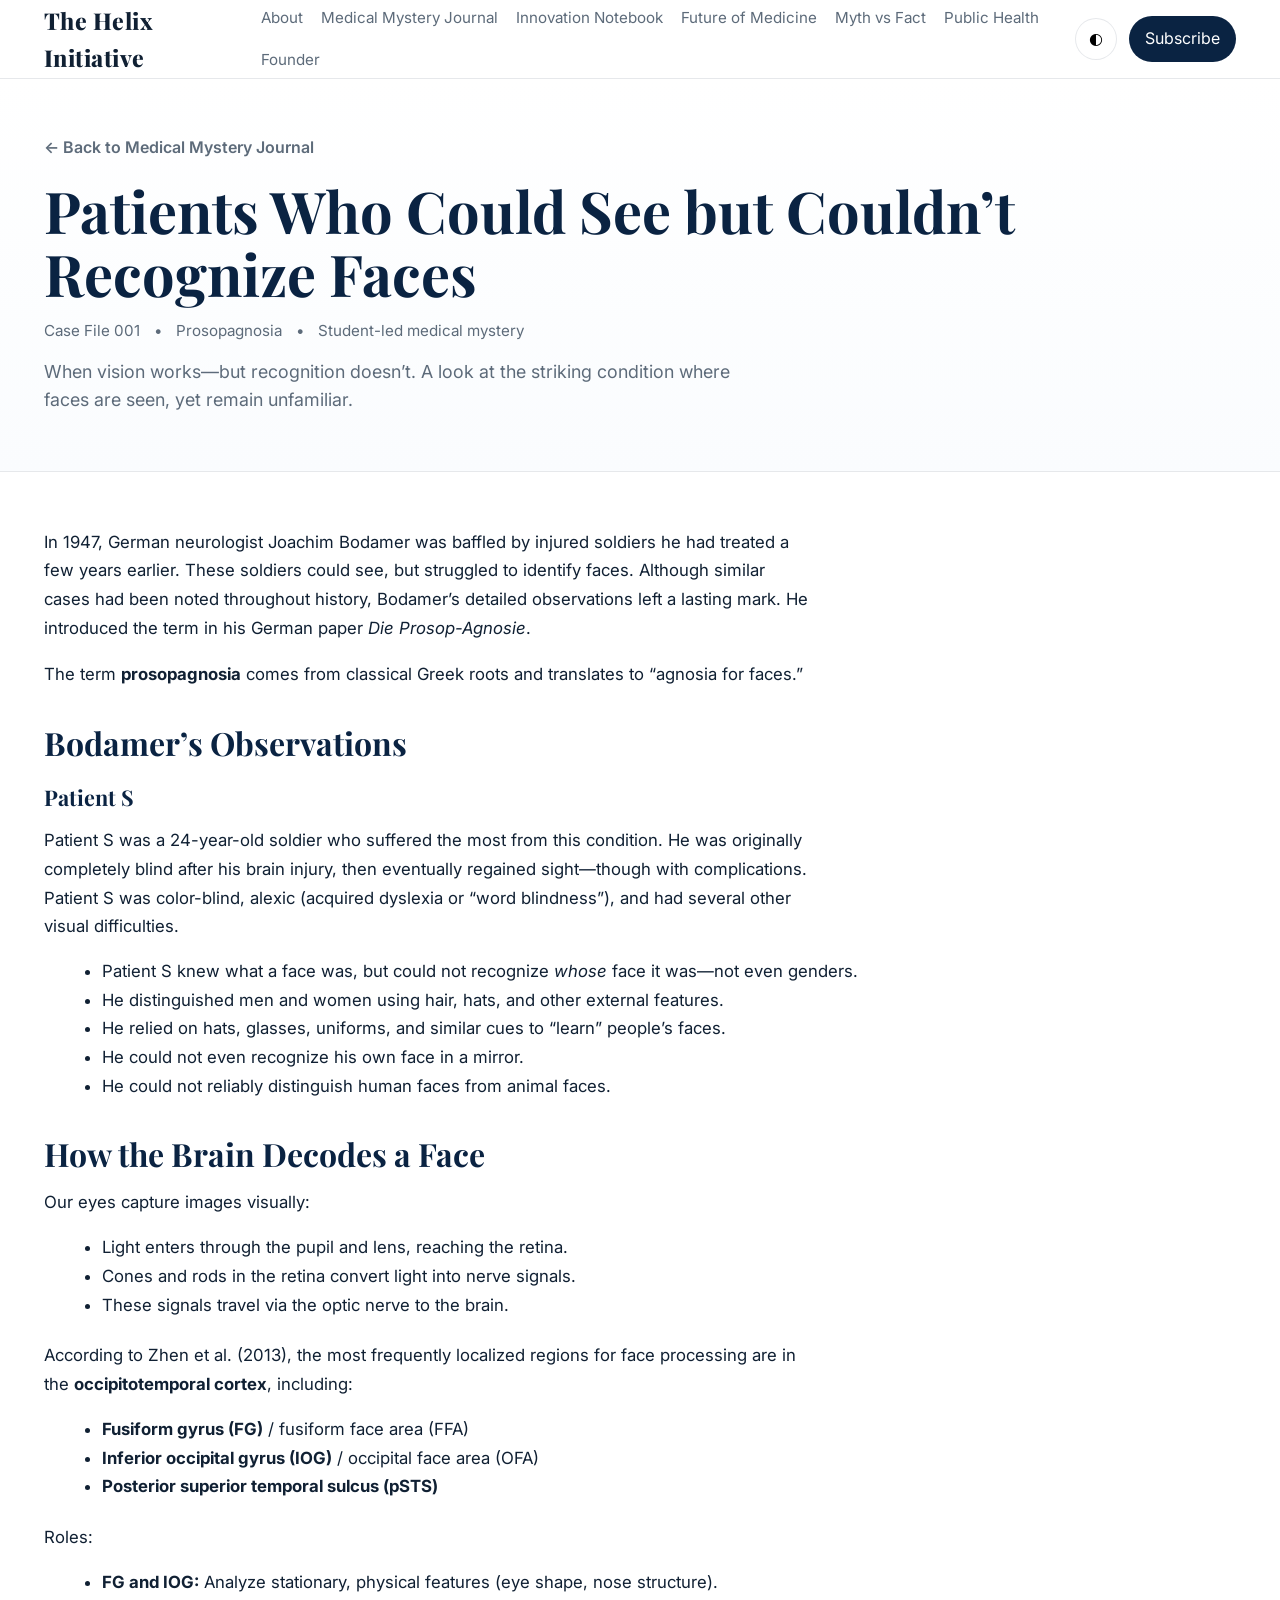
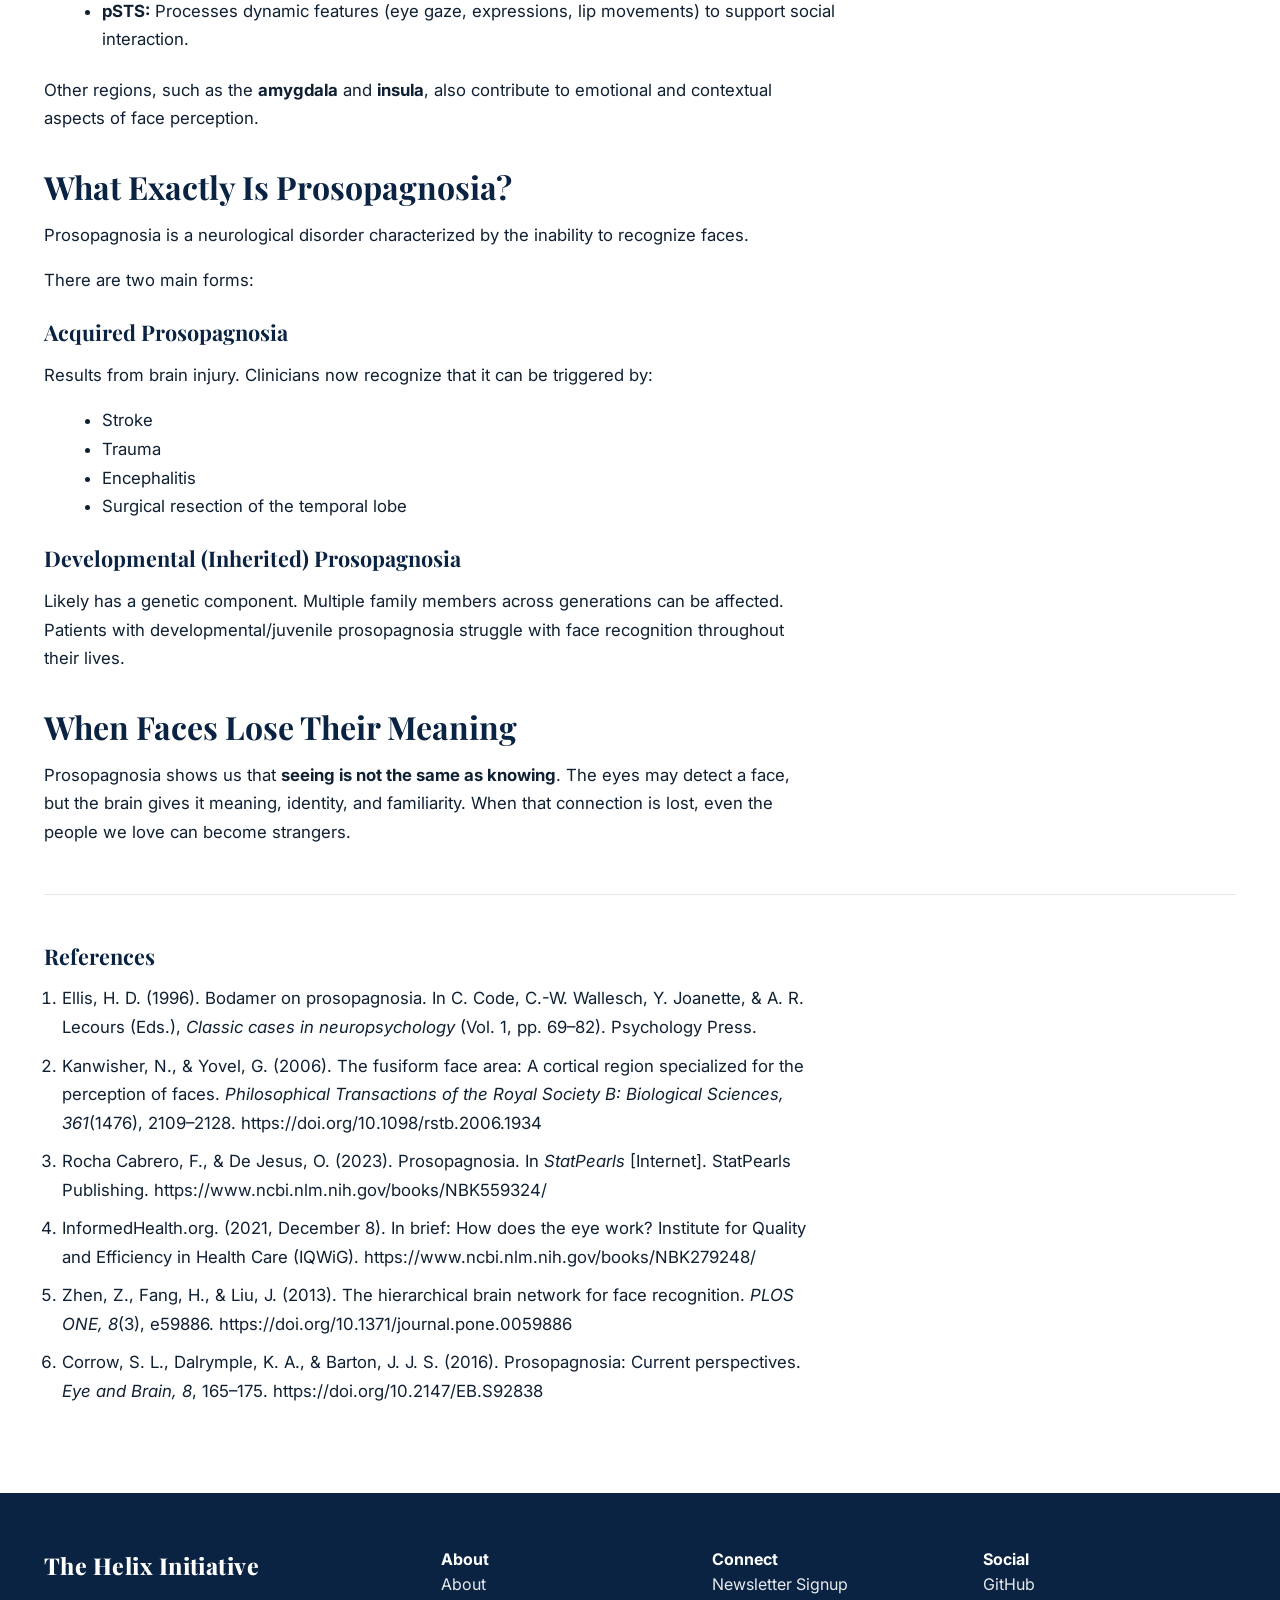
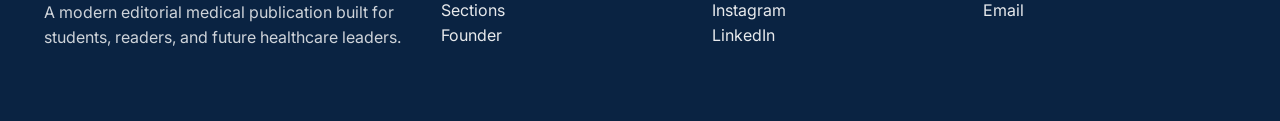
==== case-001-prosopagnosia.html @ 35cce2c7 "Create case-001-prosopagnosia.html" ====
<!doctype html>
<html lang="en">
<head>
  <meta charset="utf-8" />
  <meta name="viewport" content="width=device-width, initial-scale=1" />

  <title>Case 001: Patients Who Could See but Couldn’t Recognize Faces — The Helix Initiative</title>

  <meta
    name="description"
    content="Case File 001: Prosopagnosia—when vision works but facial recognition doesn’t. A student-led medical mystery from The Helix Initiative."
  />

  <link rel="preconnect" href="https://fonts.googleapis.com" />
  <link rel="preconnect" href="https://fonts.gstatic.com" crossorigin />

  <link
    href="https://fonts.googleapis.com/css2?family=Inter:wght@400;500;600;700;800&family=Playfair+Display:wght@600;700;800&display=swap"
    rel="stylesheet"
  />

  <link rel="stylesheet" href="styles.css" />
  <style>
    /* Article-specific tweaks */
    .article-header {
      padding: 56px 0 28px;
      background: linear-gradient(180deg, #fff 0%, #fafcfe 100%);
      border-bottom: 1px solid var(--border);
    }
    .article-header h1 {
      font-size: clamp(2rem, 6vw, 3.6rem);
      max-width: 65ch;
      color: var(--navy);
      margin: 0;
    }
    .article-meta {
      display: flex;
      gap: 14px;
      flex-wrap: wrap;
      margin-top: 14px;
      color: var(--muted);
      font-size: 0.95rem;
    }
    .article-body {
      padding: 48px 0 72px;
    }
    .article-body h2 {
      font-size: 2rem;
      color: var(--navy);
      margin: 36px 0 14px;
    }
    .article-body h3 {
      font-size: 1.35rem;
      color: var(--navy);
      margin: 26px 0 10px;
    }
    .article-body p,
    .article-body li {
      font-size: 1.05rem;
      color: var(--text);
      line-height: 1.7;
      max-width: 70ch;
    }
    .article-body ul {
      margin: 12px 0 22px 18px;
    }
    .article-body .sub {
      margin-top: 8px;
      margin-bottom: 18px;
    }
    .refs {
      margin-top: 48px;
      padding-top: 24px;
      border-top: 1px solid var(--border);
      font-size: 0.95rem;
      color: var(--muted);
    }
    .refs ol {
      padding-left: 18px;
    }
    .refs li {
      margin-bottom: 10px;
      max-width: 70ch;
    }
    .back-link {
      display: inline-flex;
      align-items: center;
      gap: 8px;
      margin-bottom: 18px;
      color: var(--muted);
      font-weight: 600;
    }
    .dark .article-header {
      background: linear-gradient(180deg, #0b1424 0%, #081120 100%);
    }
    .dark .article-header h1,
    .dark .article-body h2,
    .dark .article-body h3 {
      color: #eef3f8;
    }
  </style>
</head>

<body>
  <div class="progress" id="progress"></div>

  <header class="nav">
    <div class="wrap navin">
      <div class="brand">The Helix Initiative</div>

      <nav class="menu">
        <a href="index.html#about">About</a>
        <a href="index.html#mystery">Medical Mystery Journal</a>
        <a href="index.html#innovation">Innovation Notebook</a>
        <a href="index.html#future">Future of Medicine</a>
        <a href="index.html#myth">Myth vs Fact</a>
        <a href="index.html#public-health">Public Health</a>
        <a href="index.html#founder">Founder</a>
      </nav>

      <div class="nav-actions">
        <button
          class="icon-btn"
          id="themeToggle"
          aria-label="Toggle dark mode"
        >
          ◐
        </button>

        <a class="pill" href="index.html#newsletter">Subscribe</a>
      </div>
    </div>
  </header>

  <main>
    <section class="article-header">
      <div class="wrap">
        <a class="back-link" href="index.html#mystery">
          ← Back to Medical Mystery Journal
        </a>

        <h1>Patients Who Could See but Couldn’t Recognize Faces</h1>

        <div class="article-meta">
          <span>Case File 001</span>
          <span>•</span>
          <span>Prosopagnosia</span>
          <span>•</span>
          <span>Student-led medical mystery</span>
        </div>

        <p class="sub" style="max-width:65ch;margin-top:14px;">
          When vision works—but recognition doesn’t. A look at the striking
          condition where faces are seen, yet remain unfamiliar.
        </p>
      </div>
    </section>

    <section class="article-body">
      <div class="wrap">
        <p class="sub">
          In 1947, German neurologist Joachim Bodamer was baffled by injured
          soldiers he had treated a few years earlier. These soldiers could see,
          but struggled to identify faces. Although similar cases had been noted
          throughout history, Bodamer’s detailed observations left a lasting
          mark. He introduced the term in his German paper <em>Die Prosop-Agnosie</em>.
        </p>

        <p>
          The term <strong>prosopagnosia</strong> comes from classical Greek roots
          and translates to “agnosia for faces.”
        </p>

        <h2>Bodamer’s Observations</h2>

        <h3>Patient S</h3>

        <p>
          Patient S was a 24-year-old soldier who suffered the most from this
          condition. He was originally completely blind after his brain injury,
          then eventually regained sight—though with complications. Patient S
          was color-blind, alexic (acquired dyslexia or “word blindness”), and
          had several other visual difficulties.
        </p>

        <ul>
          <li>
            Patient S knew what a face was, but could not recognize <em>whose</em>
            face it was—not even genders.
          </li>
          <li>
            He distinguished men and women using hair, hats, and other external
            features.
          </li>
          <li>
            He relied on hats, glasses, uniforms, and similar cues to “learn”
            people’s faces.
          </li>
          <li>He could not even recognize his own face in a mirror.</li>
          <li>
            He could not reliably distinguish human faces from animal faces.
          </li>
        </ul>

        <h2>How the Brain Decodes a Face</h2>

        <p>
          Our eyes capture images visually:
        </p>

        <ul>
          <li>
            Light enters through the pupil and lens, reaching the retina.
          </li>
          <li>
            Cones and rods in the retina convert light into nerve signals.
          </li>
          <li>
            These signals travel via the optic nerve to the brain.
          </li>
        </ul>

        <p>
          According to Zhen et al. (2013), the most frequently localized regions
          for face processing are in the <strong>occipitotemporal cortex</strong>,
          including:
        </p>

        <ul>
          <li>
            <strong>Fusiform gyrus (FG)</strong> / fusiform face area (FFA)
          </li>
          <li>
            <strong>Inferior occipital gyrus (IOG)</strong> / occipital face
            area (OFA)
          </li>
          <li>
            <strong>Posterior superior temporal sulcus (pSTS)</strong>
          </li>
        </ul>

        <p>Roles:</p>

        <ul>
          <li>
            <strong>FG and IOG:</strong> Analyze stationary, physical features
            (eye shape, nose structure).
          </li>
          <li>
            <strong>pSTS:</strong> Processes dynamic features (eye gaze,
            expressions, lip movements) to support social interaction.
          </li>
        </ul>

        <p>
          Other regions, such as the <strong>amygdala</strong> and
          <strong>insula</strong>, also contribute to emotional and contextual
          aspects of face perception.
        </p>

        <h2>What Exactly Is Prosopagnosia?</h2>

        <p>
          Prosopagnosia is a neurological disorder characterized by the
          inability to recognize faces.
        </p>

        <p>There are two main forms:</p>

        <h3>Acquired Prosopagnosia</h3>

        <p>
          Results from brain injury. Clinicians now recognize that it can be
          triggered by:
        </p>

        <ul>
          <li>Stroke</li>
          <li>Trauma</li>
          <li>Encephalitis</li>
          <li>Surgical resection of the temporal lobe</li>
        </ul>

        <h3>Developmental (Inherited) Prosopagnosia</h3>

        <p>
          Likely has a genetic component. Multiple family members across
          generations can be affected. Patients with developmental/juvenile
          prosopagnosia struggle with face recognition throughout their lives.
        </p>

        <h2>When Faces Lose Their Meaning</h2>

        <p>
          Prosopagnosia shows us that <strong>seeing is not the same as knowing</strong>.
          The eyes may detect a face, but the brain gives it meaning, identity,
          and familiarity. When that connection is lost, even the people we love
          can become strangers.
        </p>

        <div class="refs">
          <h3>References</h3>

          <ol>
            <li>
              Ellis, H. D. (1996). Bodamer on prosopagnosia. In C. Code,
              C.-W. Wallesch, Y. Joanette, & A. R. Lecours (Eds.),
              <em>Classic cases in neuropsychology</em> (Vol. 1, pp. 69–82).
              Psychology Press.
            </li>
            <li>
              Kanwisher, N., & Yovel, G. (2006). The fusiform face area: A
              cortical region specialized for the perception of faces.
              <em>Philosophical Transactions of the Royal Society B: Biological
              Sciences, 361</em>(1476), 2109–2128.
              https://doi.org/10.1098/rstb.2006.1934
            </li>
            <li>
              Rocha Cabrero, F., & De Jesus, O. (2023). Prosopagnosia. In
              <em>StatPearls</em> [Internet]. StatPearls Publishing.
              https://www.ncbi.nlm.nih.gov/books/NBK559324/
            </li>
            <li>
              InformedHealth.org. (2021, December 8). In brief: How does the
              eye work? Institute for Quality and Efficiency in Health Care
              (IQWiG).
              https://www.ncbi.nlm.nih.gov/books/NBK279248/
            </li>
            <li>
              Zhen, Z., Fang, H., & Liu, J. (2013). The hierarchical brain
              network for face recognition. <em>PLOS ONE, 8</em>(3), e59886.
              https://doi.org/10.1371/journal.pone.0059886
            </li>
            <li>
              Corrow, S. L., Dalrymple, K. A., & Barton, J. J. S. (2016).
              Prosopagnosia: Current perspectives. <em>Eye and Brain, 8</em>,
              165–175. https://doi.org/10.2147/EB.S92838
            </li>
          </ol>
        </div>
      </div>
    </section>
  </main>

  <footer class="footer">
    <div class="wrap footgrid">
      <div>
        <div class="brand light">The Helix Initiative</div>

        <p class="footer-text">
          A modern editorial medical publication built for students,
          readers, and future healthcare leaders.
        </p>
      </div>

      <div>
        <strong>About</strong><br />
        <a href="index.html#about">About</a><br />
        <a href="index.html#features">Sections</a><br />
        <a href="index.html#founder">Founder</a>
      </div>

      <div>
        <strong>Connect</strong><br />
        <a href="index.html#newsletter">Newsletter Signup</a><br />
        <a href="#">Instagram</a><br />
        <a href="#">LinkedIn</a>
      </div>

      <div>
        <strong>Social</strong><br />
        <a href="#">GitHub</a><br />
        <a href="#">Email</a>
      </div>
    </div>
  </footer>

  <script src="script.js"></script>
</body>
</html>
---- styles.css ----
:root{
  --white:#FFFFFF;
  --navy:#0A2342;
  --emerald:#2E8B57;
  --grey:#F5F5F5;
  --teal:#4ECDC4;
  --text:#102033;
  --muted:#5d6b7a;
  --border:rgba(10,35,66,.10);
  --shadow:0 20px 60px rgba(10,35,66,.08);
}

*{box-sizing:border-box}
html{scroll-behavior:smooth}
body{
  margin:0;
  font-family:Inter,system-ui,sans-serif;
  color:var(--text);
  background:var(--white);
  line-height:1.6;
}
a{text-decoration:none;color:inherit}
button,input,select{font:inherit}
.wrap{max-width:1240px;margin:0 auto;padding:0 24px}

.nav{
  position:sticky;
  top:0;
  z-index:30;
  backdrop-filter:blur(14px);
  background:rgba(255,255,255,.82);
  border-bottom:1px solid var(--border);
}
.navin{
  display:flex;
  align-items:center;
  justify-content:space-between;
  min-height:78px;
  gap:16px;
}
.brand{
  font-family:"Playfair Display",serif;
  font-size:1.45rem;
  font-weight:800;
  letter-spacing:.02em;
}
.brand.light{color:#fff}
.menu{
  display:flex;
  gap:18px;
  flex-wrap:wrap;
  color:var(--muted);
  font-size:.95rem;
}
.nav-actions{display:flex;align-items:center;gap:12px}
.pill{
  padding:10px 16px;
  border-radius:999px;
  background:var(--navy);
  color:#fff;
}
.icon-btn{
  width:42px;height:42px;border-radius:50%;
  border:1px solid var(--border);
  background:#fff;cursor:pointer;
}

.hero{
  position:relative;
  overflow:hidden;
  padding:88px 0 72px;
  background:linear-gradient(180deg,#fff 0%,#fafcfe 100%);
}
.hero:before,.hero:after{
  content:"";
  position:absolute;
  border-radius:50%;
  filter:blur(40px);
  opacity:.3;
  pointer-events:none;
}
.hero:before{
  width:380px;height:380px;
  background:rgba(78,205,196,.22);
  right:-120px;top:30px;
}
.hero:after{
  width:300px;height:300px;
  background:rgba(46,139,87,.12);
  left:-80px;bottom:0;
}
.grid2{
  display:grid;
  grid-template-columns:1.15fr .85fr;
  gap:34px;
  align-items:center;
}
.eyebrow{
  display:inline-flex;
  gap:8px;
  align-items:center;
  padding:8px 14px;
  border:1px solid var(--border);
  border-radius:999px;
  background:#fff;
  font-size:.85rem;
  color:var(--muted);
}
h1,h2,h3{
  font-family:"Playfair Display",serif;
  line-height:1.1;
  margin:0;
}
.hero h1{
  font-size:clamp(3.2rem,8vw,6.5rem);
  max-width:7ch;
  color:var(--navy);
}
h2{font-size:3rem;color:var(--navy)}
.sub{
  font-size:1.12rem;
  color:var(--muted);
  max-width:58ch;
  margin:22px 0 28px;
}
.cta{display:flex;gap:14px;flex-wrap:wrap}
.btn{
  padding:14px 20px;
  border-radius:14px;
  font-weight:700;
  border:1px solid var(--border);
  transition:.25s transform,.25s box-shadow,.25s background,.25s color;
  display:inline-flex;
  align-items:center;
  justify-content:center;
}
.btn:hover{transform:translateY(-2px);box-shadow:var(--shadow)}
.primary{background:var(--navy);color:#fff}
.secondary{background:#fff;color:var(--navy)}
.note{margin-top:18px}
.muted{color:var(--muted)}

.panel{
  background:#fff;
  border:1px solid var(--border);
  border-radius:28px;
  box-shadow:var(--shadow);
  padding:24px;
}

.dna{
  min-height:420px;
  background:linear-gradient(180deg,#fff,#f7fbfb);
  position:relative;
  overflow:hidden;
}
.orb{
  position:absolute;
  border-radius:50%;
  opacity:.9;
}
.o1{
  width:160px;height:160px;
  background:radial-gradient(circle at 30% 30%,rgba(78,205,196,.8),rgba(78,205,196,.05));
  top:40px;right:42px;
  animation:float 7s ease-in-out infinite;
}
.o2{
  width:130px;height:130px;
  background:radial-gradient(circle at 30% 30%,rgba(46,139,87,.85),rgba(46,139,87,.05));
  bottom:44px;left:40px;
  animation:float 8s ease-in-out infinite reverse;
}
.line{
  position:absolute;
  height:2px;
  background:linear-gradient(90deg,transparent,rgba(10,35,66,.26),transparent);
  left:7%;right:7%;
  animation:move 5s linear infinite;
}
.l1{top:24%}
.l2{top:44%}
.l3{top:64%}
.hero-card{
  position:absolute;
  left:24px;top:24px;right:24px;
}
.hero-card h3{
  font-size:2rem;
  margin-top:18px;
  color:var(--navy);
}
section{padding:76px 0}
.section-title{
  display:flex;
  justify-content:space-between;
  gap:18px;
  align-items:end;
  margin-bottom:26px;
}
.section-title p{margin:0;color:var(--muted);max-width:58ch}

.cards5,.stats,.footgrid{
  display:grid;
  gap:18px;
}
.cards5{grid-template-columns:repeat(5,1fr)}
.stats{grid-template-columns:repeat(4,1fr)}
.footgrid{grid-template-columns:1.5fr 1fr 1fr 1fr}

.card,.resource-card,.topic-card,.stat,.step{
  background:#fff;
  border:1px solid var(--border);
  border-radius:22px;
  padding:22px;
  box-shadow:0 10px 30px rgba(10,35,66,.05);
  transition:.25s transform,.25s box-shadow;
}
.card:hover,.resource-card:hover,.topic-card:hover,.stat:hover,.step:hover{
  transform:translateY(-4px);
  box-shadow:var(--shadow);
}
.card{display:block}
.emoji{font-size:1.4rem}
.imgph{
  height:170px;
  border-radius:18px;
  background:linear-gradient(135deg,rgba(10,35,66,.10),rgba(78,205,196,.18));
  margin:14px 0 16px;
  position:relative;
  overflow:hidden;
}
.imgph:before{
  content:"";
  position:absolute;
  inset:18% 12%;
  border-radius:50%;
  border:1px solid rgba(10,35,66,.14);
}
.tag{
  display:inline-flex;
  padding:7px 11px;
  border-radius:999px;
  background:var(--grey);
  font-size:.8rem;
  color:var(--navy);
  font-weight:700;
}
.glossary{
  border-bottom:1px dotted var(--teal);
  cursor:help;
}
.newsletter{
  display:flex;
  gap:12px;
  flex-wrap:wrap;
}
.newsletter .input{
  flex:1;
  min-width:220px;
}
.newsletter-title{margin-top:18px}
.footer{
  background:var(--navy);
  color:#fff;
  padding:54px 0;
}
.footer a{
  color:#fff;
  opacity:.9;
}
.footer-text{opacity:.8;max-width:42ch}
.progress{
  position:fixed;
  top:0;left:0;
  height:3px;
  width:0;
  background:linear-gradient(90deg,var(--emerald),var(--teal));
  z-index:50;
}

@keyframes float{
 50%{transform:translateY(-10px)}
}
@keyframes move{
  from{transform:translateX(-20%)}
  to{transform:translateX(20%)}
}

.dark{
  background:#081120;
  color:#eef3f8;
}
.dark .nav{
  background:rgba(8,17,32,.85);
}
.dark .panel,
.dark .card,
.dark .resource-card,
.dark .topic-card,
.dark .stat,
.dark .step,
.dark .input,
.dark .icon-btn{
  background:#0d1727;
  color:#eef3f8;
  border-color:rgba(255,255,255,.08);
}
.dark .menu,
.dark .muted,
.dark .section-title p{
  color:#aab7c6;
}
.dark .secondary{background:#0d1727;color:#eef3f8}

@media (max-width:1100px){
  .grid2,.cards5,.stats,.footgrid{
    grid-template-columns:1fr 1fr;
  }
}
@media (max-width:720px){
  .grid2,.cards5,.stats,.footgrid{
    grid-template-columns:1fr;
  }
  .navin{
    padding:14px 0;
    flex-direction:column;
    align-items:flex-start;
  }
  .hero{padding-top:56px}
  .hero h1{font-size:3rem}
}
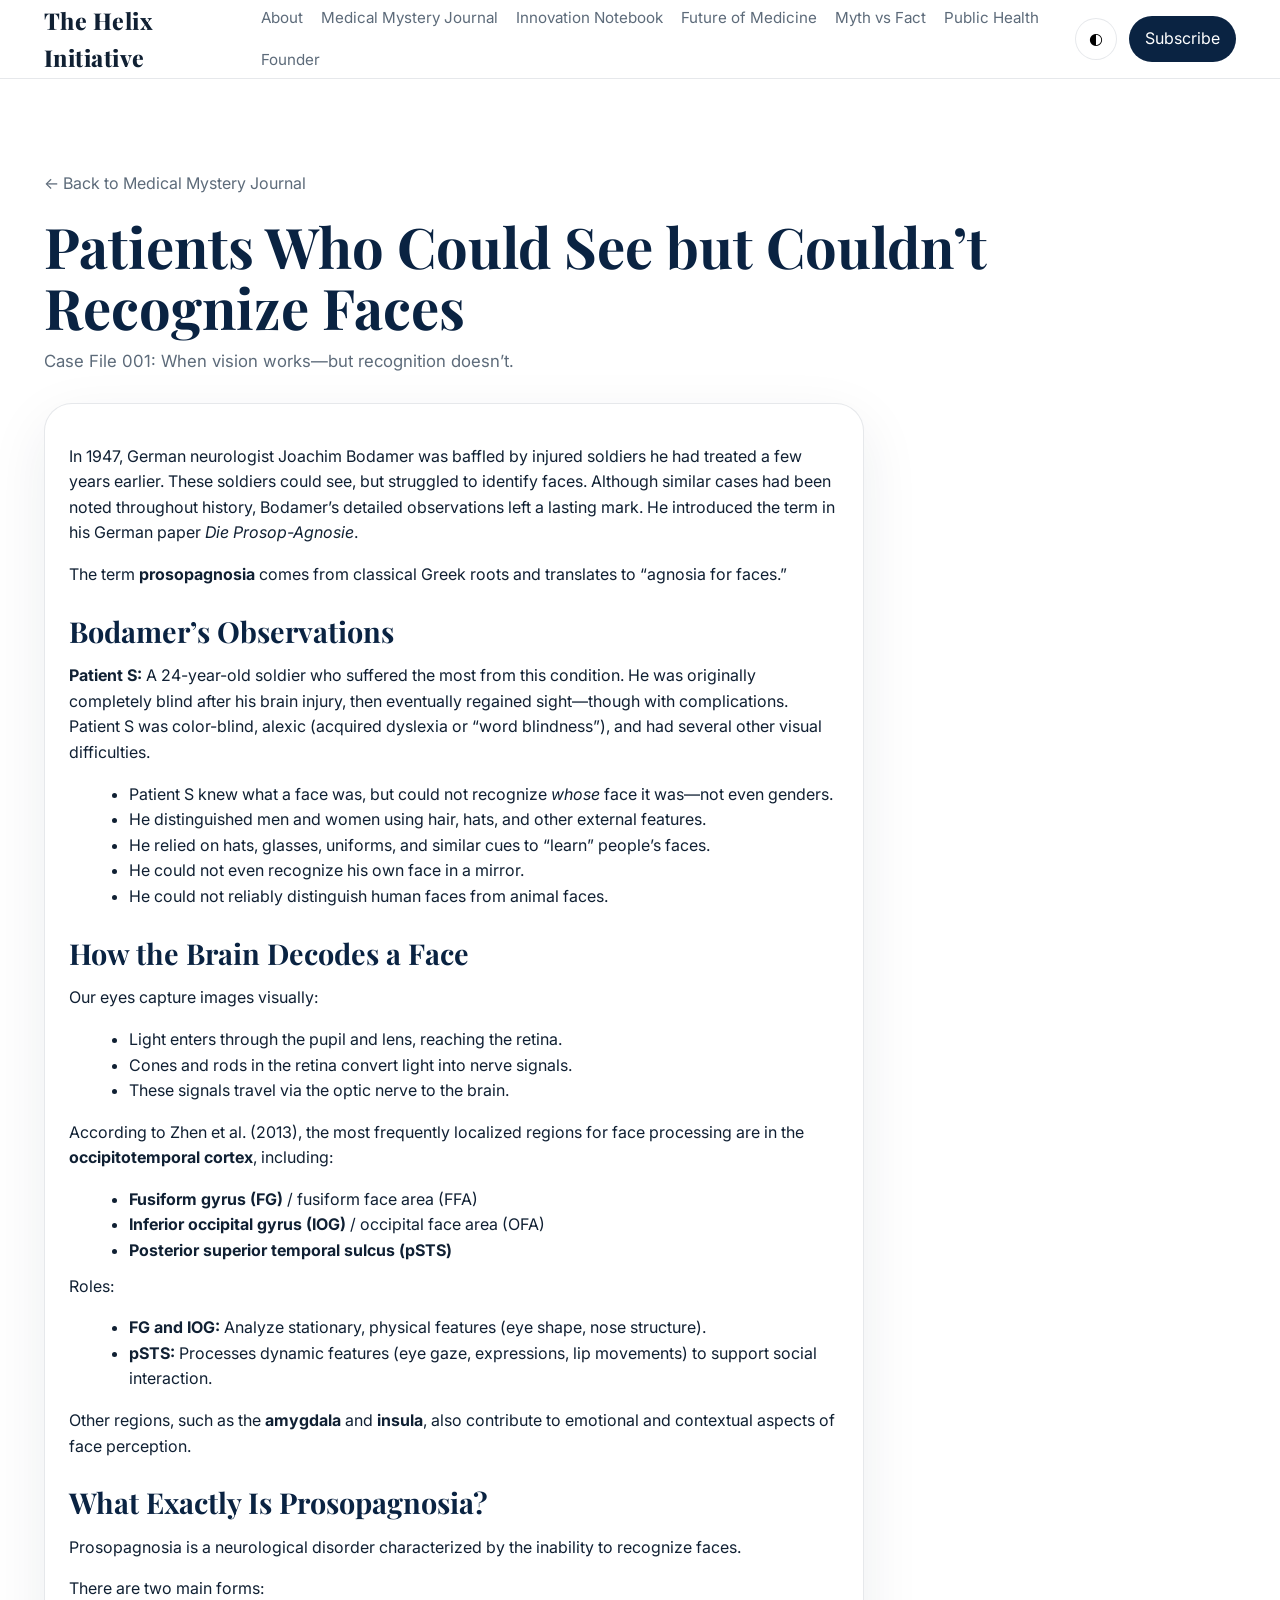
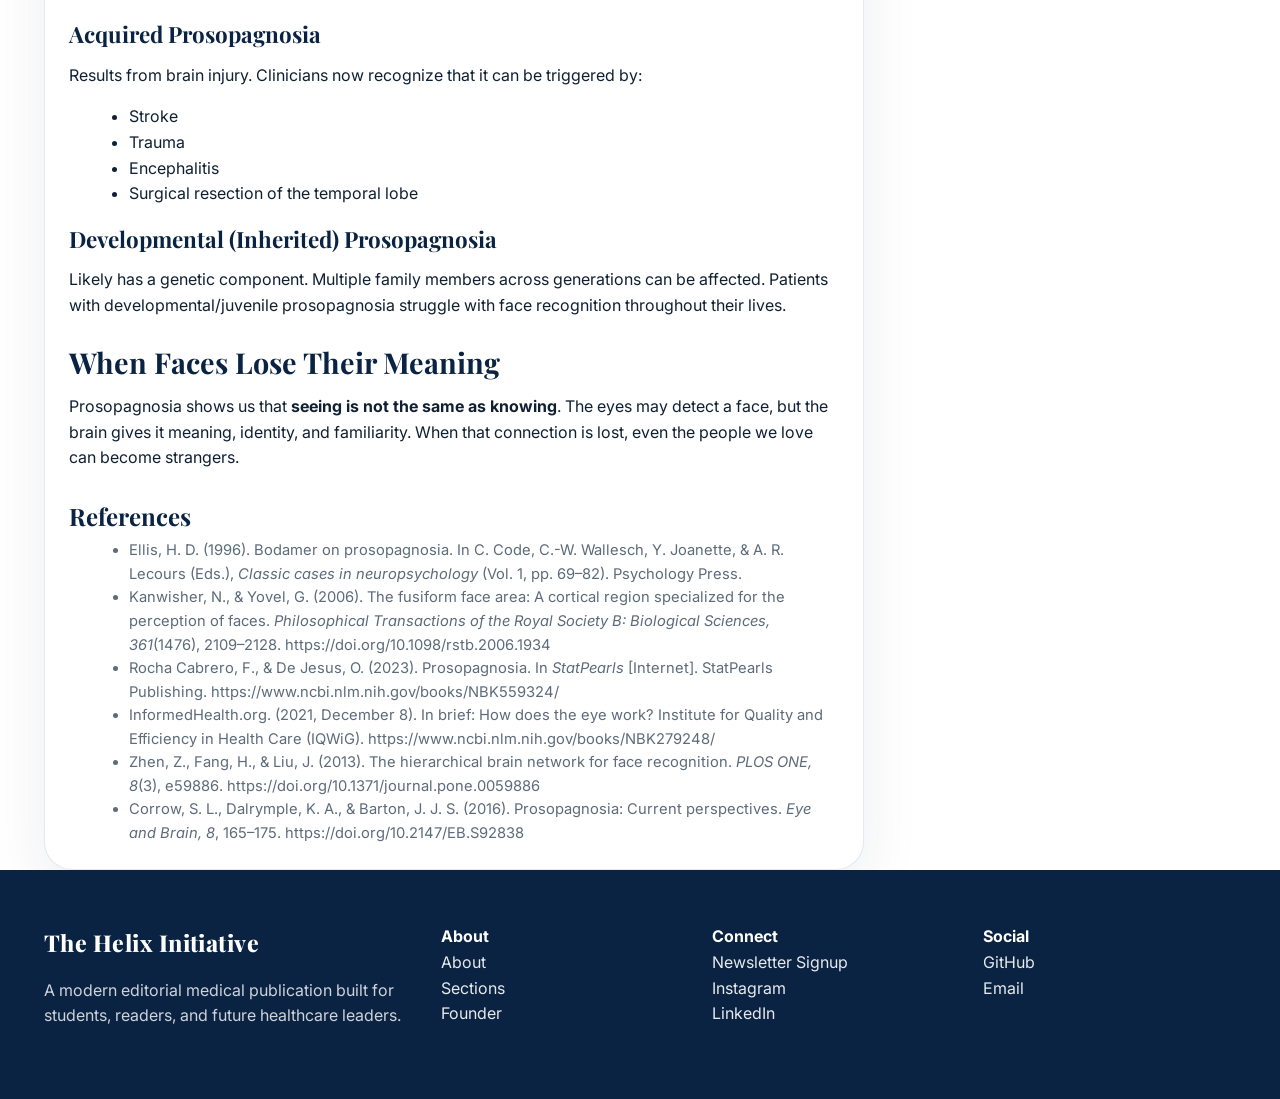
==== commit b50eb94b: "Create case-001-prosopagnosia.html" ====
--- a/case-001-prosopagnosia.html
+++ b/case-001-prosopagnosia.html
@@ -4,11 +4,11 @@
   <meta charset="utf-8" />
   <meta name="viewport" content="width=device-width, initial-scale=1" />
 
-  <title>Case 001: Patients Who Could See but Couldn’t Recognize Faces — The Helix Initiative</title>
+  <title>Case 001 – Prosopagnosia | The Helix Initiative</title>
 
   <meta
     name="description"
-    content="Case File 001: Prosopagnosia—when vision works but facial recognition doesn’t. A student-led medical mystery from The Helix Initiative."
+    content="Case File 001: Patients who could see but couldn’t recognize faces — an introduction to prosopagnosia."
   />
 
   <link rel="preconnect" href="https://fonts.googleapis.com" />
@@ -20,85 +20,6 @@
   />
 
   <link rel="stylesheet" href="styles.css" />
-  <style>
-    /* Article-specific tweaks */
-    .article-header {
-      padding: 56px 0 28px;
-      background: linear-gradient(180deg, #fff 0%, #fafcfe 100%);
-      border-bottom: 1px solid var(--border);
-    }
-    .article-header h1 {
-      font-size: clamp(2rem, 6vw, 3.6rem);
-      max-width: 65ch;
-      color: var(--navy);
-      margin: 0;
-    }
-    .article-meta {
-      display: flex;
-      gap: 14px;
-      flex-wrap: wrap;
-      margin-top: 14px;
-      color: var(--muted);
-      font-size: 0.95rem;
-    }
-    .article-body {
-      padding: 48px 0 72px;
-    }
-    .article-body h2 {
-      font-size: 2rem;
-      color: var(--navy);
-      margin: 36px 0 14px;
-    }
-    .article-body h3 {
-      font-size: 1.35rem;
-      color: var(--navy);
-      margin: 26px 0 10px;
-    }
-    .article-body p,
-    .article-body li {
-      font-size: 1.05rem;
-      color: var(--text);
-      line-height: 1.7;
-      max-width: 70ch;
-    }
-    .article-body ul {
-      margin: 12px 0 22px 18px;
-    }
-    .article-body .sub {
-      margin-top: 8px;
-      margin-bottom: 18px;
-    }
-    .refs {
-      margin-top: 48px;
-      padding-top: 24px;
-      border-top: 1px solid var(--border);
-      font-size: 0.95rem;
-      color: var(--muted);
-    }
-    .refs ol {
-      padding-left: 18px;
-    }
-    .refs li {
-      margin-bottom: 10px;
-      max-width: 70ch;
-    }
-    .back-link {
-      display: inline-flex;
-      align-items: center;
-      gap: 8px;
-      margin-bottom: 18px;
-      color: var(--muted);
-      font-weight: 600;
-    }
-    .dark .article-header {
-      background: linear-gradient(180deg, #0b1424 0%, #081120 100%);
-    }
-    .dark .article-header h1,
-    .dark .article-body h2,
-    .dark .article-body h3 {
-      color: #eef3f8;
-    }
-  </style>
 </head>
 
 <body>
@@ -133,212 +54,156 @@
   </header>
 
   <main>
-    <section class="article-header">
-      <div class="wrap">
-        <a class="back-link" href="index.html#mystery">
+    <section class="wrap" style="padding-top:76px;">
+      <p style="margin-bottom:18px;">
+        <a href="index.html#mystery" style="color:var(--muted);">
           ← Back to Medical Mystery Journal
         </a>
-
-        <h1>Patients Who Could See but Couldn’t Recognize Faces</h1>
-
-        <div class="article-meta">
-          <span>Case File 001</span>
-          <span>•</span>
-          <span>Prosopagnosia</span>
-          <span>•</span>
-          <span>Student-led medical mystery</span>
-        </div>
-
-        <p class="sub" style="max-width:65ch;margin-top:14px;">
-          When vision works—but recognition doesn’t. A look at the striking
-          condition where faces are seen, yet remain unfamiliar.
-        </p>
-      </div>
-    </section>
-
-    <section class="article-body">
-      <div class="wrap">
-        <p class="sub">
-          In 1947, German neurologist Joachim Bodamer was baffled by injured
-          soldiers he had treated a few years earlier. These soldiers could see,
-          but struggled to identify faces. Although similar cases had been noted
-          throughout history, Bodamer’s detailed observations left a lasting
-          mark. He introduced the term in his German paper <em>Die Prosop-Agnosie</em>.
-        </p>
-
-        <p>
-          The term <strong>prosopagnosia</strong> comes from classical Greek roots
-          and translates to “agnosia for faces.”
-        </p>
-
-        <h2>Bodamer’s Observations</h2>
-
-        <h3>Patient S</h3>
-
-        <p>
-          Patient S was a 24-year-old soldier who suffered the most from this
-          condition. He was originally completely blind after his brain injury,
-          then eventually regained sight—though with complications. Patient S
-          was color-blind, alexic (acquired dyslexia or “word blindness”), and
-          had several other visual difficulties.
-        </p>
-
-        <ul>
-          <li>
-            Patient S knew what a face was, but could not recognize <em>whose</em>
-            face it was—not even genders.
-          </li>
-          <li>
-            He distinguished men and women using hair, hats, and other external
-            features.
-          </li>
-          <li>
-            He relied on hats, glasses, uniforms, and similar cues to “learn”
-            people’s faces.
-          </li>
+      </p>
+
+      <h1 style="font-family:'Playfair Display',serif;font-size:clamp(2rem,5vw,3.5rem);color:var(--navy);margin:0 0 10px;">
+        Patients Who Could See but Couldn’t Recognize Faces
+      </h1>
+
+      <p style="color:var(--muted);font-size:1.05rem;max-width:65ch;margin:0 0 28px;">
+        Case File 001: When vision works—but recognition doesn’t.
+      </p>
+
+      <article class="panel" style="max-width:820px;">
+        <p>
+          In 1947, German neurologist Joachim Bodamer was baffled by injured soldiers he had treated a few years earlier. These soldiers could see, but struggled to identify faces. Although similar cases had been noted throughout history, Bodamer’s detailed observations left a lasting mark. He introduced the term in his German paper <em>Die Prosop-Agnosie</em>.
+        </p>
+
+        <p>
+          The term <strong>prosopagnosia</strong> comes from classical Greek roots and translates to “agnosia for faces.”
+        </p>
+
+        <h2 style="font-family:'Playfair Display',serif;font-size:1.8rem;color:var(--navy);margin-top:28px;">
+          Bodamer’s Observations
+        </h2>
+
+        <p>
+          <strong>Patient S:</strong> A 24-year-old soldier who suffered the most from this condition. He was originally completely blind after his brain injury, then eventually regained sight—though with complications. Patient S was color-blind, alexic (acquired dyslexia or “word blindness”), and had several other visual difficulties.
+        </p>
+
+        <ul style="margin:14px 0 0 1.25rem;">
+          <li>Patient S knew what a face was, but could not recognize <em>whose</em> face it was—not even genders.</li>
+          <li>He distinguished men and women using hair, hats, and other external features.</li>
+          <li>He relied on hats, glasses, uniforms, and similar cues to “learn” people’s faces.</li>
           <li>He could not even recognize his own face in a mirror.</li>
-          <li>
-            He could not reliably distinguish human faces from animal faces.
-          </li>
-        </ul>
-
-        <h2>How the Brain Decodes a Face</h2>
+          <li>He could not reliably distinguish human faces from animal faces.</li>
+        </ul>
+
+        <h2 style="font-family:'Playfair Display',serif;font-size:1.8rem;color:var(--navy);margin-top:28px;">
+          How the Brain Decodes a Face
+        </h2>
 
         <p>
           Our eyes capture images visually:
         </p>
 
-        <ul>
-          <li>
-            Light enters through the pupil and lens, reaching the retina.
-          </li>
-          <li>
-            Cones and rods in the retina convert light into nerve signals.
-          </li>
-          <li>
-            These signals travel via the optic nerve to the brain.
-          </li>
-        </ul>
-
-        <p>
-          According to Zhen et al. (2013), the most frequently localized regions
-          for face processing are in the <strong>occipitotemporal cortex</strong>,
-          including:
-        </p>
-
-        <ul>
-          <li>
-            <strong>Fusiform gyrus (FG)</strong> / fusiform face area (FFA)
-          </li>
-          <li>
-            <strong>Inferior occipital gyrus (IOG)</strong> / occipital face
-            area (OFA)
-          </li>
-          <li>
-            <strong>Posterior superior temporal sulcus (pSTS)</strong>
-          </li>
-        </ul>
-
-        <p>Roles:</p>
-
-        <ul>
-          <li>
-            <strong>FG and IOG:</strong> Analyze stationary, physical features
-            (eye shape, nose structure).
-          </li>
-          <li>
-            <strong>pSTS:</strong> Processes dynamic features (eye gaze,
-            expressions, lip movements) to support social interaction.
-          </li>
-        </ul>
-
-        <p>
-          Other regions, such as the <strong>amygdala</strong> and
-          <strong>insula</strong>, also contribute to emotional and contextual
-          aspects of face perception.
-        </p>
-
-        <h2>What Exactly Is Prosopagnosia?</h2>
-
-        <p>
-          Prosopagnosia is a neurological disorder characterized by the
-          inability to recognize faces.
+        <ul style="margin:10px 0 0 1.25rem;">
+          <li>Light enters through the pupil and lens, reaching the retina.</li>
+          <li>Cones and rods in the retina convert light into nerve signals.</li>
+          <li>These signals travel via the optic nerve to the brain.</li>
+        </ul>
+
+        <p>
+          According to Zhen et al. (2013), the most frequently localized regions for face processing are in the <strong>occipitotemporal cortex</strong>, including:
+        </p>
+
+        <ul style="margin:10px 0 0 1.25rem;">
+          <li><strong>Fusiform gyrus (FG)</strong> / fusiform face area (FFA)</li>
+          <li><strong>Inferior occipital gyrus (IOG)</strong> / occipital face area (OFA)</li>
+          <li><strong>Posterior superior temporal sulcus (pSTS)</strong></li>
+        </ul>
+
+        <p style="margin-top:10px;">Roles:</p>
+
+        <ul style="margin:8px 0 0 1.25rem;">
+          <li><strong>FG and IOG:</strong> Analyze stationary, physical features (eye shape, nose structure).</li>
+          <li><strong>pSTS:</strong> Processes dynamic features (eye gaze, expressions, lip movements) to support social interaction.</li>
+        </ul>
+
+        <p>
+          Other regions, such as the <strong>amygdala</strong> and <strong>insula</strong>, also contribute to emotional and contextual aspects of face perception.
+        </p>
+
+        <h2 style="font-family:'Playfair Display',serif;font-size:1.8rem;color:var(--navy);margin-top:28px;">
+          What Exactly Is Prosopagnosia?
+        </h2>
+
+        <p>
+          Prosopagnosia is a neurological disorder characterized by the inability to recognize faces.
         </p>
 
         <p>There are two main forms:</p>
 
-        <h3>Acquired Prosopagnosia</h3>
-
-        <p>
-          Results from brain injury. Clinicians now recognize that it can be
-          triggered by:
-        </p>
-
-        <ul>
+        <h3 style="font-family:'Playfair Display',serif;font-size:1.4rem;color:var(--navy);margin-top:20px;">
+          Acquired Prosopagnosia
+        </h3>
+
+        <p>
+          Results from brain injury. Clinicians now recognize that it can be triggered by:
+        </p>
+
+        <ul style="margin:10px 0 0 1.25rem;">
           <li>Stroke</li>
           <li>Trauma</li>
           <li>Encephalitis</li>
           <li>Surgical resection of the temporal lobe</li>
         </ul>
 
-        <h3>Developmental (Inherited) Prosopagnosia</h3>
-
-        <p>
-          Likely has a genetic component. Multiple family members across
-          generations can be affected. Patients with developmental/juvenile
-          prosopagnosia struggle with face recognition throughout their lives.
-        </p>
-
-        <h2>When Faces Lose Their Meaning</h2>
-
-        <p>
-          Prosopagnosia shows us that <strong>seeing is not the same as knowing</strong>.
-          The eyes may detect a face, but the brain gives it meaning, identity,
-          and familiarity. When that connection is lost, even the people we love
-          can become strangers.
-        </p>
-
-        <div class="refs">
-          <h3>References</h3>
-
-          <ol>
-            <li>
-              Ellis, H. D. (1996). Bodamer on prosopagnosia. In C. Code,
-              C.-W. Wallesch, Y. Joanette, & A. R. Lecours (Eds.),
-              <em>Classic cases in neuropsychology</em> (Vol. 1, pp. 69–82).
-              Psychology Press.
-            </li>
-            <li>
-              Kanwisher, N., & Yovel, G. (2006). The fusiform face area: A
-              cortical region specialized for the perception of faces.
-              <em>Philosophical Transactions of the Royal Society B: Biological
-              Sciences, 361</em>(1476), 2109–2128.
-              https://doi.org/10.1098/rstb.2006.1934
-            </li>
-            <li>
-              Rocha Cabrero, F., & De Jesus, O. (2023). Prosopagnosia. In
-              <em>StatPearls</em> [Internet]. StatPearls Publishing.
-              https://www.ncbi.nlm.nih.gov/books/NBK559324/
-            </li>
-            <li>
-              InformedHealth.org. (2021, December 8). In brief: How does the
-              eye work? Institute for Quality and Efficiency in Health Care
-              (IQWiG).
-              https://www.ncbi.nlm.nih.gov/books/NBK279248/
-            </li>
-            <li>
-              Zhen, Z., Fang, H., & Liu, J. (2013). The hierarchical brain
-              network for face recognition. <em>PLOS ONE, 8</em>(3), e59886.
-              https://doi.org/10.1371/journal.pone.0059886
-            </li>
-            <li>
-              Corrow, S. L., Dalrymple, K. A., & Barton, J. J. S. (2016).
-              Prosopagnosia: Current perspectives. <em>Eye and Brain, 8</em>,
-              165–175. https://doi.org/10.2147/EB.S92838
-            </li>
-          </ol>
-        </div>
-      </div>
+        <h3 style="font-family:'Playfair Display',serif;font-size:1.4rem;color:var(--navy);margin-top:20px;">
+          Developmental (Inherited) Prosopagnosia
+        </h3>
+
+        <p>
+          Likely has a genetic component. Multiple family members across generations can be affected. Patients with developmental/juvenile prosopagnosia struggle with face recognition throughout their lives.
+        </p>
+
+        <h2 style="font-family:'Playfair Display',serif;font-size:1.8rem;color:var(--navy);margin-top:28px;">
+          When Faces Lose Their Meaning
+        </h2>
+
+        <p>
+          Prosopagnosia shows us that <strong>seeing is not the same as knowing</strong>. The eyes may detect a face, but the brain gives it meaning, identity, and familiarity. When that connection is lost, even the people we love can become strangers.
+        </p>
+
+        <h2 style="font-family:'Playfair Display',serif;font-size:1.5rem;color:var(--navy);margin-top:32px;">
+          References
+        </h2>
+
+        <ul style="margin:10px 0 0 1.25rem;font-size:0.92rem;color:var(--muted);">
+          <li>
+            Ellis, H. D. (1996). Bodamer on prosopagnosia. In C. Code, C.-W. Wallesch, Y. Joanette, & A. R. Lecours (Eds.),
+            <em>Classic cases in neuropsychology</em> (Vol. 1, pp. 69–82). Psychology Press.
+          </li>
+          <li>
+            Kanwisher, N., & Yovel, G. (2006). The fusiform face area: A cortical region specialized for the perception of faces.
+            <em>Philosophical Transactions of the Royal Society B: Biological Sciences, 361</em>(1476), 2109–2128.
+            https://doi.org/10.1098/rstb.2006.1934
+          </li>
+          <li>
+            Rocha Cabrero, F., & De Jesus, O. (2023). Prosopagnosia. In <em>StatPearls</em> [Internet]. StatPearls Publishing.
+            https://www.ncbi.nlm.nih.gov/books/NBK559324/
+          </li>
+          <li>
+            InformedHealth.org. (2021, December 8). In brief: How does the eye work? Institute for Quality and Efficiency in Health Care (IQWiG).
+            https://www.ncbi.nlm.nih.gov/books/NBK279248/
+          </li>
+          <li>
+            Zhen, Z., Fang, H., & Liu, J. (2013). The hierarchical brain network for face recognition.
+            <em>PLOS ONE, 8</em>(3), e59886.
+            https://doi.org/10.1371/journal.pone.0059886
+          </li>
+          <li>
+            Corrow, S. L., Dalrymple, K. A., & Barton, J. J. S. (2016). Prosopagnosia: Current perspectives.
+            <em>Eye and Brain, 8</em>, 165–175.
+            https://doi.org/10.2147/EB.S92838
+          </li>
+        </ul>
+      </article>
     </section>
   </main>
 
